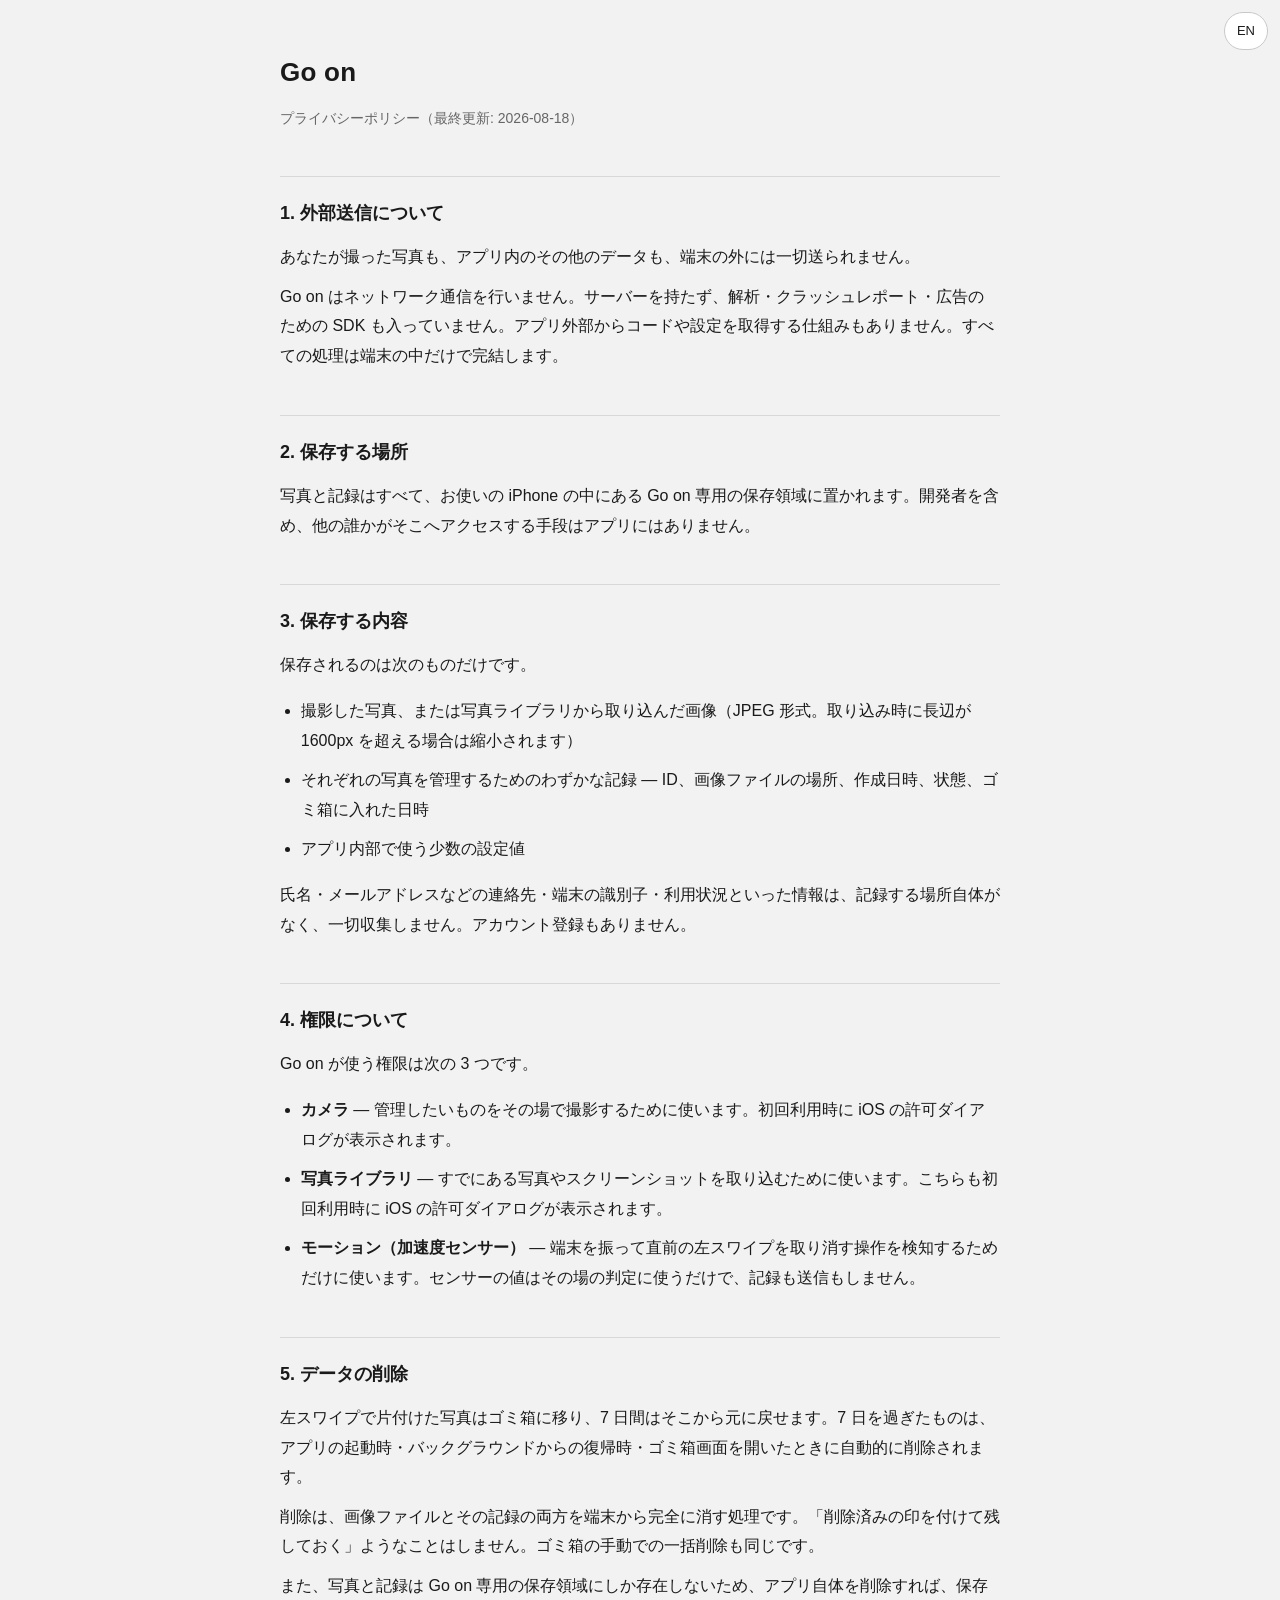
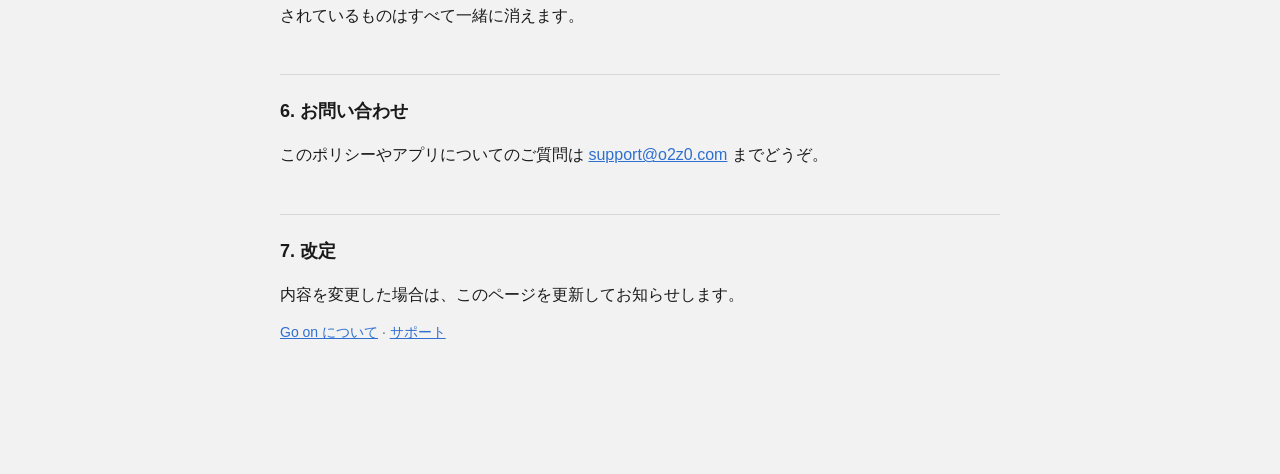
==== privacy/index.html @ ac431bf8 "docs: プライバシーポリシーを追加する(Exif の実測結果は未反映)" ====
<!doctype html>
<html lang="ja">
<head>
<meta charset="utf-8">
<meta name="viewport" content="width=device-width, initial-scale=1">
<title>Go on — Privacy Policy</title>
<link rel="stylesheet" href="/style.css">
</head>
<body>
<input type="checkbox" id="lang">
<label class="lang-toggle" for="lang"><span class="ja">EN</span><span class="en">JA</span></label>
<h1>Go on</h1>

<div class="ja" lang="ja">
<p class="meta">プライバシーポリシー（最終更新: 2026-08-18）</p>

<h2>1. 外部送信について</h2>
<p>あなたが撮った写真も、アプリ内のその他のデータも、端末の外には一切送られません。</p>
<p>Go on はネットワーク通信を行いません。サーバーを持たず、解析・クラッシュレポート・広告のための SDK も入っていません。アプリ外部からコードや設定を取得する仕組みもありません。すべての処理は端末の中だけで完結します。</p>

<h2>2. 保存する場所</h2>
<p>写真と記録はすべて、お使いの iPhone の中にある Go on 専用の保存領域に置かれます。開発者を含め、他の誰かがそこへアクセスする手段はアプリにはありません。</p>

<h2>3. 保存する内容</h2>
<!-- EXIF-MEASUREMENT-PENDING: 実測後にここへ 1 文追記する -->
<p>保存されるのは次のものだけです。</p>
<ul>
<li>撮影した写真、または写真ライブラリから取り込んだ画像（JPEG 形式。取り込み時に長辺が 1600px を超える場合は縮小されます）</li>
<li>それぞれの写真を管理するためのわずかな記録 — ID、画像ファイルの場所、作成日時、状態、ゴミ箱に入れた日時</li>
<li>アプリ内部で使う少数の設定値</li>
</ul>
<p>氏名・メールアドレスなどの連絡先・端末の識別子・利用状況といった情報は、記録する場所自体がなく、一切収集しません。アカウント登録もありません。</p>

<h2>4. 権限について</h2>
<p>Go on が使う権限は次の 3 つです。</p>
<ul>
<li><strong>カメラ</strong> — 管理したいものをその場で撮影するために使います。初回利用時に iOS の許可ダイアログが表示されます。</li>
<li><strong>写真ライブラリ</strong> — すでにある写真やスクリーンショットを取り込むために使います。こちらも初回利用時に iOS の許可ダイアログが表示されます。</li>
<li><strong>モーション（加速度センサー）</strong> — 端末を振って直前の左スワイプを取り消す操作を検知するためだけに使います。センサーの値はその場の判定に使うだけで、記録も送信もしません。</li>
</ul>

<h2>5. データの削除</h2>
<p>左スワイプで片付けた写真はゴミ箱に移り、7 日間はそこから元に戻せます。7 日を過ぎたものは、アプリの起動時・バックグラウンドからの復帰時・ゴミ箱画面を開いたときに自動的に削除されます。</p>
<p>削除は、画像ファイルとその記録の両方を端末から完全に消す処理です。「削除済みの印を付けて残しておく」ようなことはしません。ゴミ箱の手動での一括削除も同じです。</p>
<p>また、写真と記録は Go on 専用の保存領域にしか存在しないため、アプリ自体を削除すれば、保存されているものはすべて一緒に消えます。</p>

<h2>6. お問い合わせ</h2>
<p>このポリシーやアプリについてのご質問は <a href="mailto:support@o2z0.com">support@o2z0.com</a> までどうぞ。</p>

<h2>7. 改定</h2>
<p>内容を変更した場合は、このページを更新してお知らせします。</p>

<p class="meta"><a href="/">Go on について</a> · <a href="/support">サポート</a></p>
</div>

<div class="en" lang="en">
<p class="meta">Privacy Policy (last updated: 2026-08-18)</p>

<h2>1. No data leaves your device</h2>
<p>Your photos — and everything else in the app — never leave your iPhone.</p>
<p>Go on makes no network connections. There is no server, and the app contains no SDKs for measurement, crash reporting, or advertising. It has no mechanism for fetching code or configuration from outside the app. Everything happens entirely on your device.</p>

<h2>2. Where things are stored</h2>
<p>All photos and records live in Go on's own private storage area on your iPhone. The app gives no one — including the developer — any way to access it.</p>

<h2>3. What is stored</h2>
<!-- EXIF-MEASUREMENT-PENDING: 実測後にここへ 1 文追記する -->
<p>The app stores only the following:</p>
<ul>
<li>Photos you take, or images you import from your photo library (saved as JPEG; images longer than 1600px on their longest side are scaled down on import)</li>
<li>A small record for each photo — an ID, the image file's location, when it was created, its status, and when it was moved to the trash</li>
<li>A handful of internal app settings</li>
</ul>
<p>Your name, contact details, device identifiers, and usage data are never collected — the app has nowhere to even store them. There are no accounts to sign up for.</p>

<h2>4. Permissions</h2>
<p>Go on uses three permissions:</p>
<ul>
<li><strong>Camera</strong> — to snap a photo of something you want to keep track of. iOS shows its permission dialog the first time you use it.</li>
<li><strong>Photo library</strong> — to import existing photos and screenshots. iOS also asks for your permission the first time.</li>
<li><strong>Motion (accelerometer)</strong> — used solely to detect when you shake your iPhone to undo your last left swipe. The sensor readings are used for that moment's check only; they are never stored or transmitted.</li>
</ul>

<h2>5. Deleting your data</h2>
<p>When you swipe a photo away, it moves to the trash, where you can restore it for 7 days. After that, it is deleted automatically — this cleanup runs when the app launches, when it returns from the background, and when you open the trash screen.</p>
<p>Deletion removes both the image file and its record from your device completely. Nothing is kept around and merely marked as deleted. Manually emptying the trash works the same way.</p>
<p>And because everything lives only in Go on's private storage area, deleting the app itself removes all of it along with the app.</p>

<h2>6. Contact</h2>
<p>Questions about this policy or the app? Reach out at <a href="mailto:support@o2z0.com">support@o2z0.com</a>.</p>

<h2>7. Changes</h2>
<p>If this policy changes, the updated version will be posted on this page.</p>

<p class="meta"><a href="/">About Go on</a> · <a href="/support">Support</a></p>
</div>

</body>
</html>
---- style.css ----
:root { color-scheme: light dark; }
html { -webkit-text-size-adjust: 100%; }
body {
  margin: 0 auto; padding: 48px 24px 96px; max-width: 720px;
  font-family: -apple-system, BlinkMacSystemFont, "Hiragino Sans", "Yu Gothic", sans-serif;
  font-size: 16px; line-height: 1.85;
  color: #1a1a1a; background: #f2f2f2;
}
h1 { font-size: 26px; margin: 0 0 8px; letter-spacing: .01em; }
h2 { font-size: 18px; margin: 44px 0 12px; padding-top: 20px; border-top: 1px solid #d8d8d8; }
h3 { font-size: 16px; margin: 24px 0 8px; }
p, li { margin: 10px 0; }
ul { padding-left: 1.3em; }
img { max-width: 100%; height: auto; border-radius: 18px; }
a { color: #2f6fd0; }
.meta { color: #666; font-size: 14px; margin-bottom: 32px; }
.card { margin: 32px 0; }

/* 言語切替: JS を使わず :has() で行う。既定は日本語 */
#lang { position: absolute; opacity: 0; pointer-events: none; }
.lang-toggle {
  position: fixed; top: 12px; right: 12px; z-index: 10;
  padding: 6px 12px; border: 1px solid #c8c8c8; border-radius: 999px;
  background: #fff; color: #1a1a1a; font-size: 13px; cursor: pointer;
}
#lang:focus-visible + .lang-toggle { outline: 2px solid #2f6fd0; outline-offset: 2px; }
.en { display: none; }
body:has(#lang:checked) .ja { display: none; }
body:has(#lang:checked) .en { display: block; }

/* トグル内のラベルはブロックだと改行するので inline に固定する。
   既定 (日本語表示) では「EN」だけ、切替後は「JA」だけを出す */
.lang-toggle .ja { display: inline; }
.lang-toggle .en { display: none; }
body:has(#lang:checked) .lang-toggle .ja { display: none; }
body:has(#lang:checked) .lang-toggle .en { display: inline; }

@media (prefers-color-scheme: dark) {
  body { color: #e6e6e6; background: #1f1f1f; }
  h2 { border-top-color: #333; }
  a { color: #6096e6; }
  .meta { color: #999; }
  .lang-toggle { background: #2a2a2a; color: #e6e6e6; border-color: #444; }
  #lang:focus-visible + .lang-toggle { outline-color: #6096e6; }
}
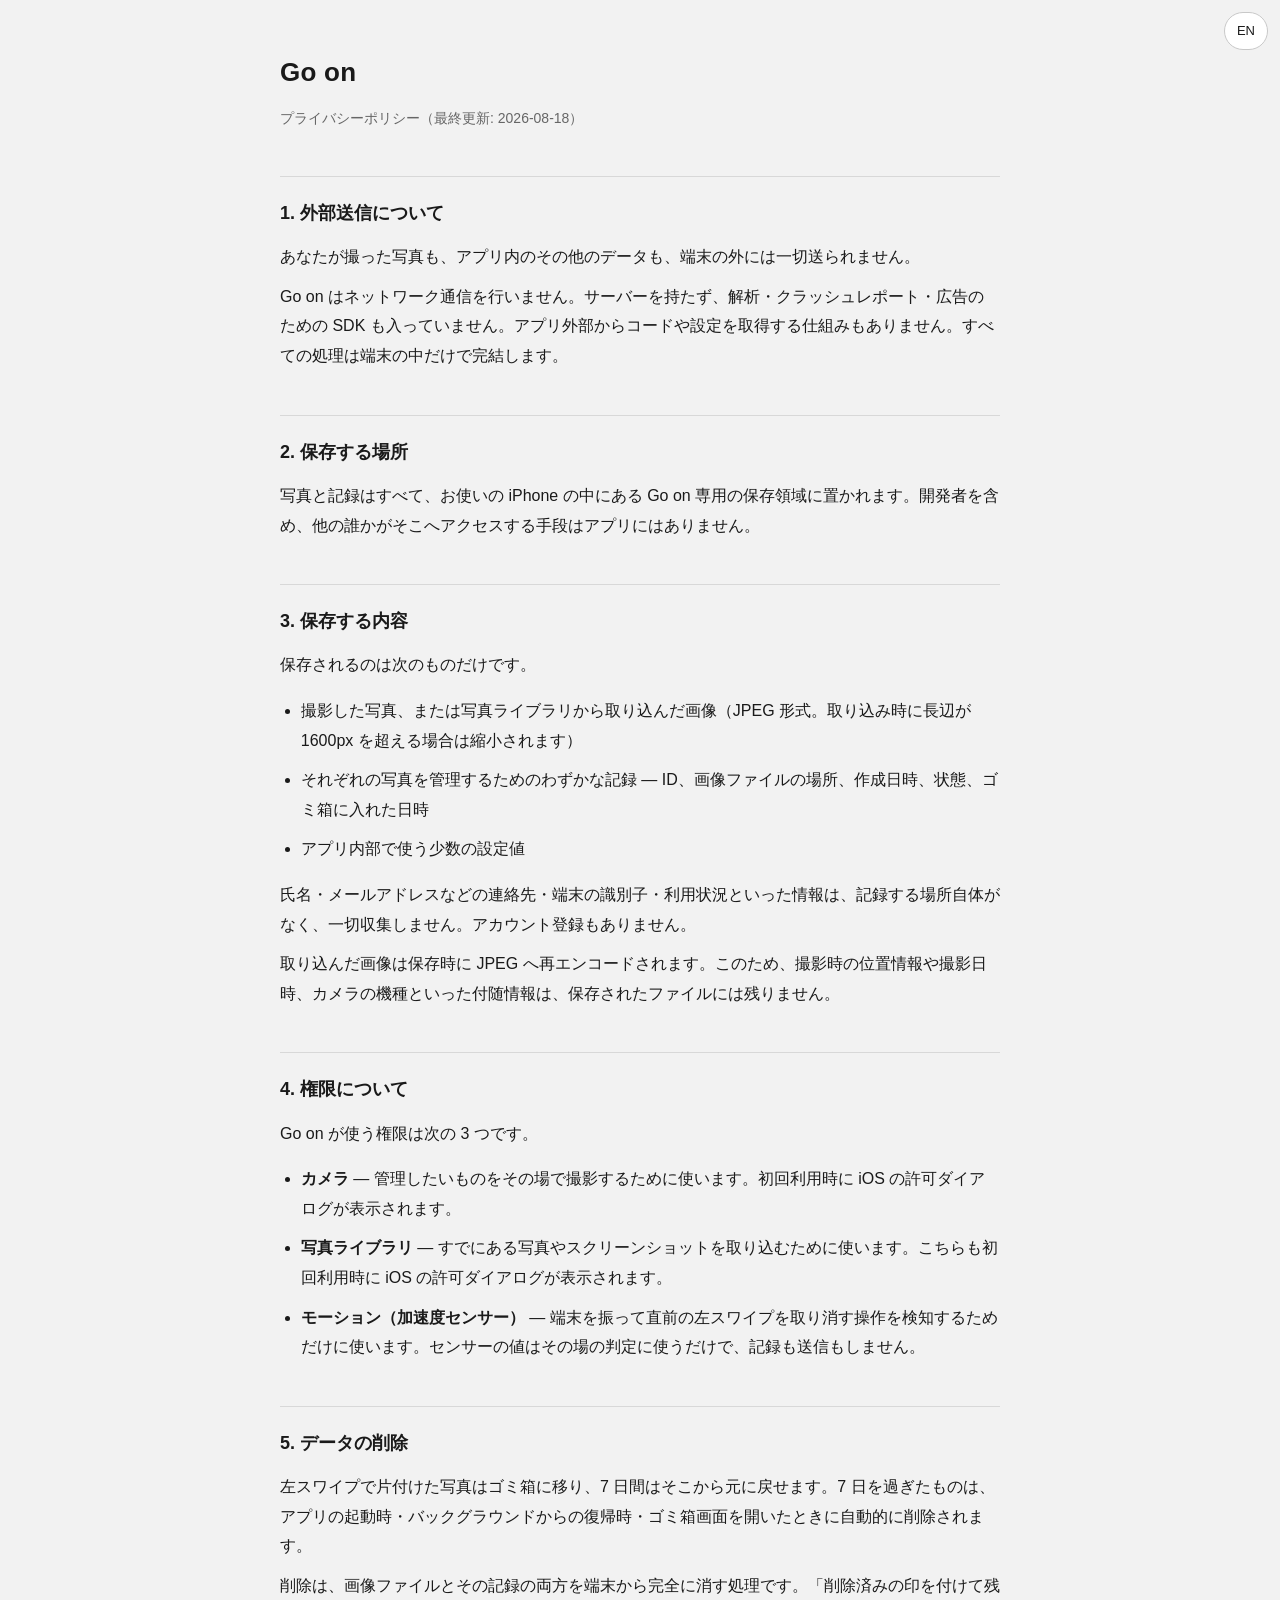
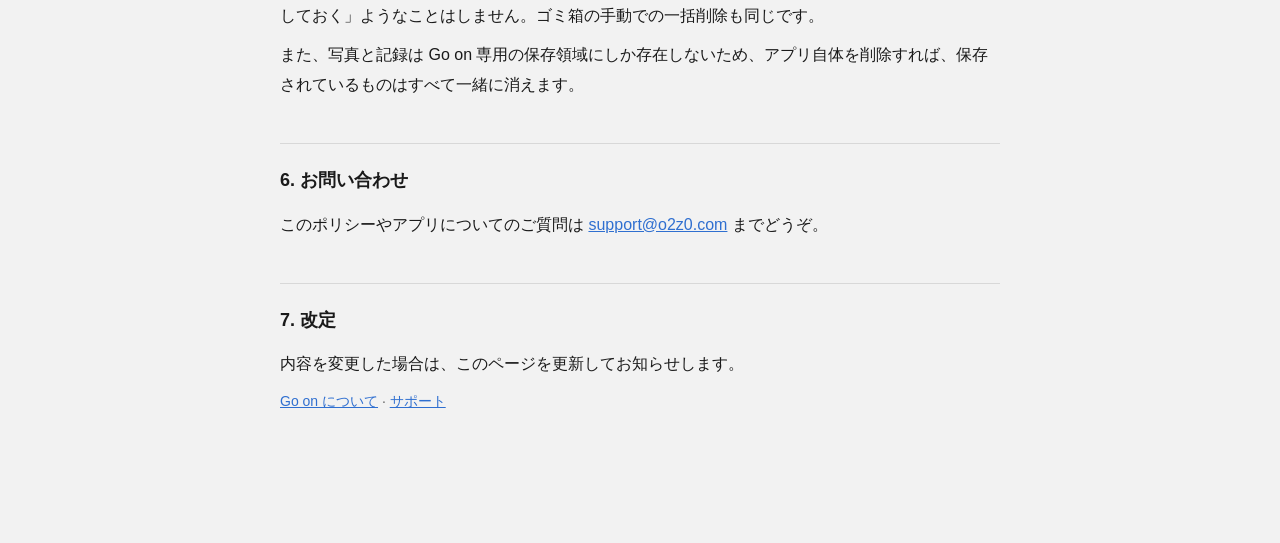
==== commit 844e2593: "docs: Exif の実測結果をプライバシーポリシー §3 に反映する" ====
--- a/privacy/index.html
+++ b/privacy/index.html
@@ -22,7 +22,6 @@
 <p>写真と記録はすべて、お使いの iPhone の中にある Go on 専用の保存領域に置かれます。開発者を含め、他の誰かがそこへアクセスする手段はアプリにはありません。</p>
 
 <h2>3. 保存する内容</h2>
-<!-- EXIF-MEASUREMENT-PENDING: 実測後にここへ 1 文追記する -->
 <p>保存されるのは次のものだけです。</p>
 <ul>
 <li>撮影した写真、または写真ライブラリから取り込んだ画像（JPEG 形式。取り込み時に長辺が 1600px を超える場合は縮小されます）</li>
@@ -30,6 +29,7 @@
 <li>アプリ内部で使う少数の設定値</li>
 </ul>
 <p>氏名・メールアドレスなどの連絡先・端末の識別子・利用状況といった情報は、記録する場所自体がなく、一切収集しません。アカウント登録もありません。</p>
+<p>取り込んだ画像は保存時に JPEG へ再エンコードされます。このため、撮影時の位置情報や撮影日時、カメラの機種といった付随情報は、保存されたファイルには残りません。</p>
 
 <h2>4. 権限について</h2>
 <p>Go on が使う権限は次の 3 つです。</p>
@@ -64,7 +64,6 @@
 <p>All photos and records live in Go on's own private storage area on your iPhone. The app gives no one — including the developer — any way to access it.</p>
 
 <h2>3. What is stored</h2>
-<!-- EXIF-MEASUREMENT-PENDING: 実測後にここへ 1 文追記する -->
 <p>The app stores only the following:</p>
 <ul>
 <li>Photos you take, or images you import from your photo library (saved as JPEG; images longer than 1600px on their longest side are scaled down on import)</li>
@@ -72,6 +71,7 @@
 <li>A handful of internal app settings</li>
 </ul>
 <p>Your name, contact details, device identifiers, and usage data are never collected — the app has nowhere to even store them. There are no accounts to sign up for.</p>
+<p>Images are re-encoded as JPEG when they are saved. As a result, metadata such as capture location, capture time, and camera model is not retained in the stored file.</p>
 
 <h2>4. Permissions</h2>
 <p>Go on uses three permissions:</p>
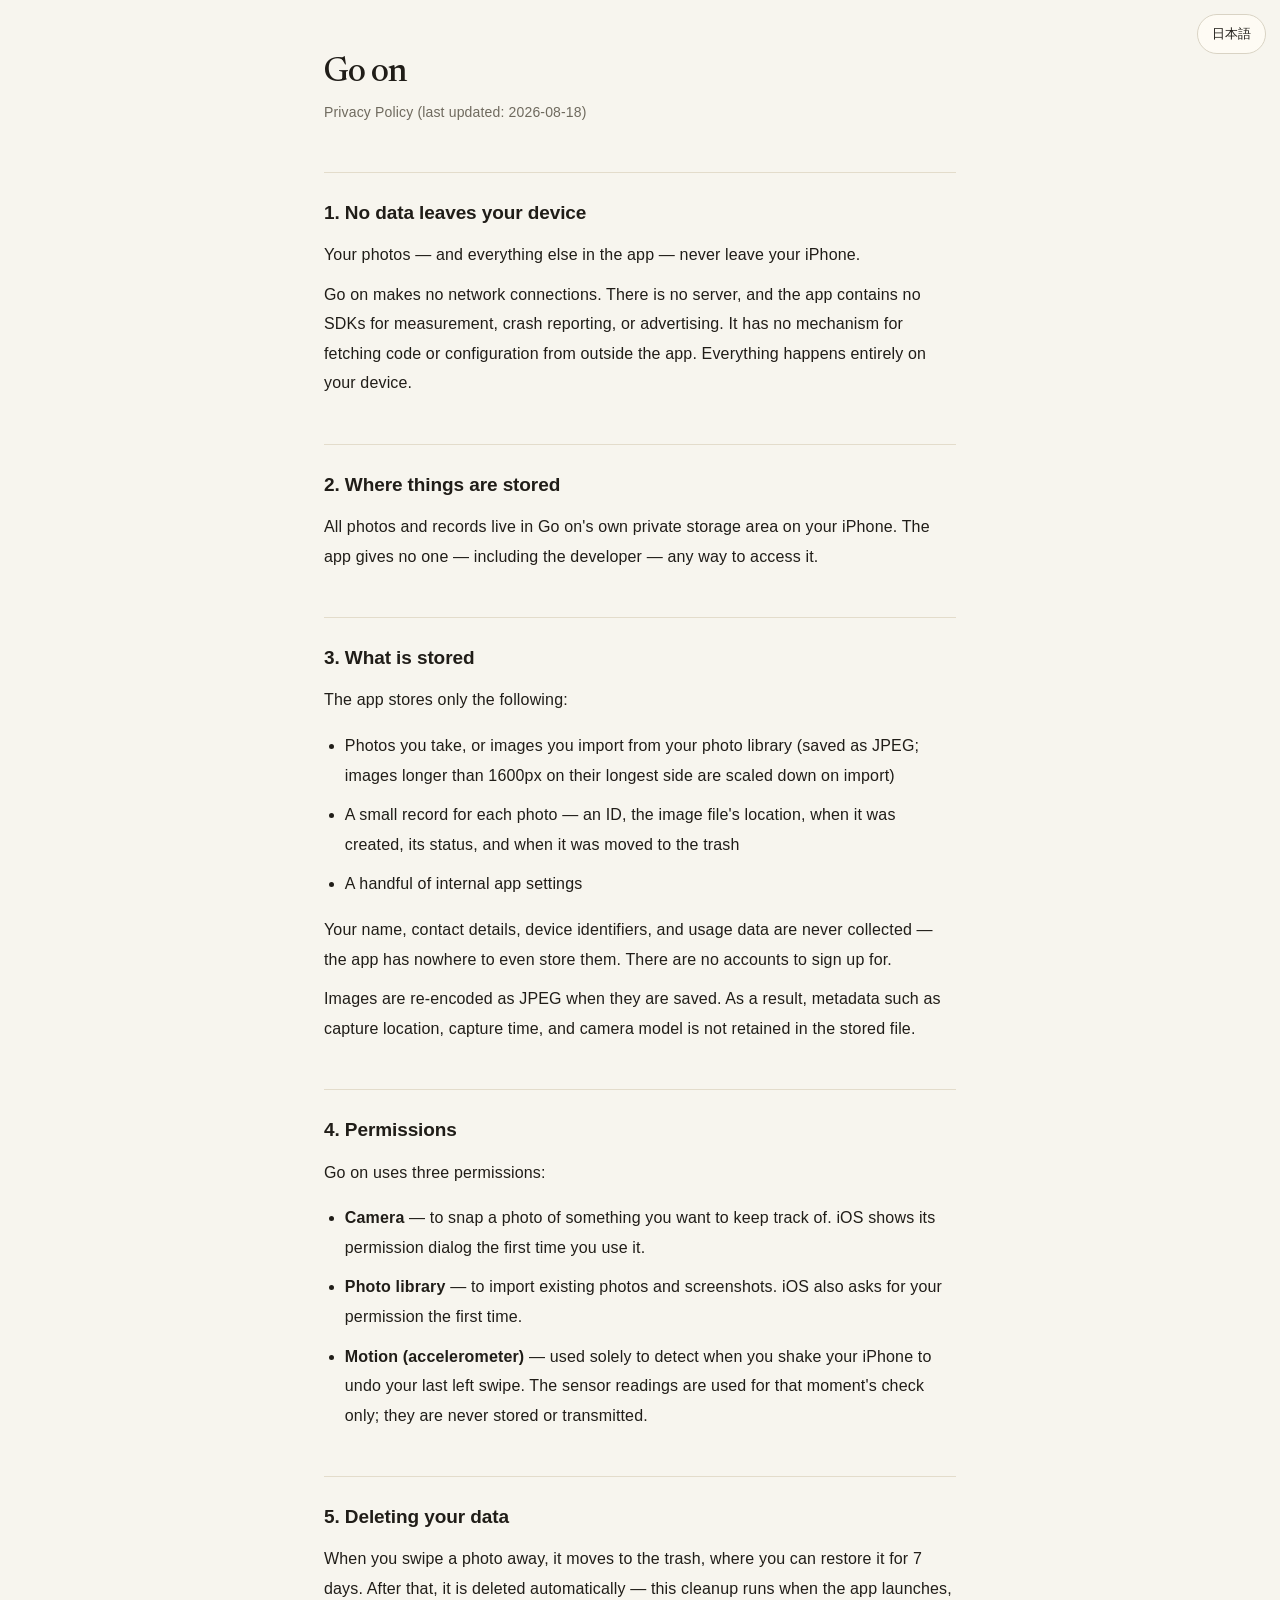
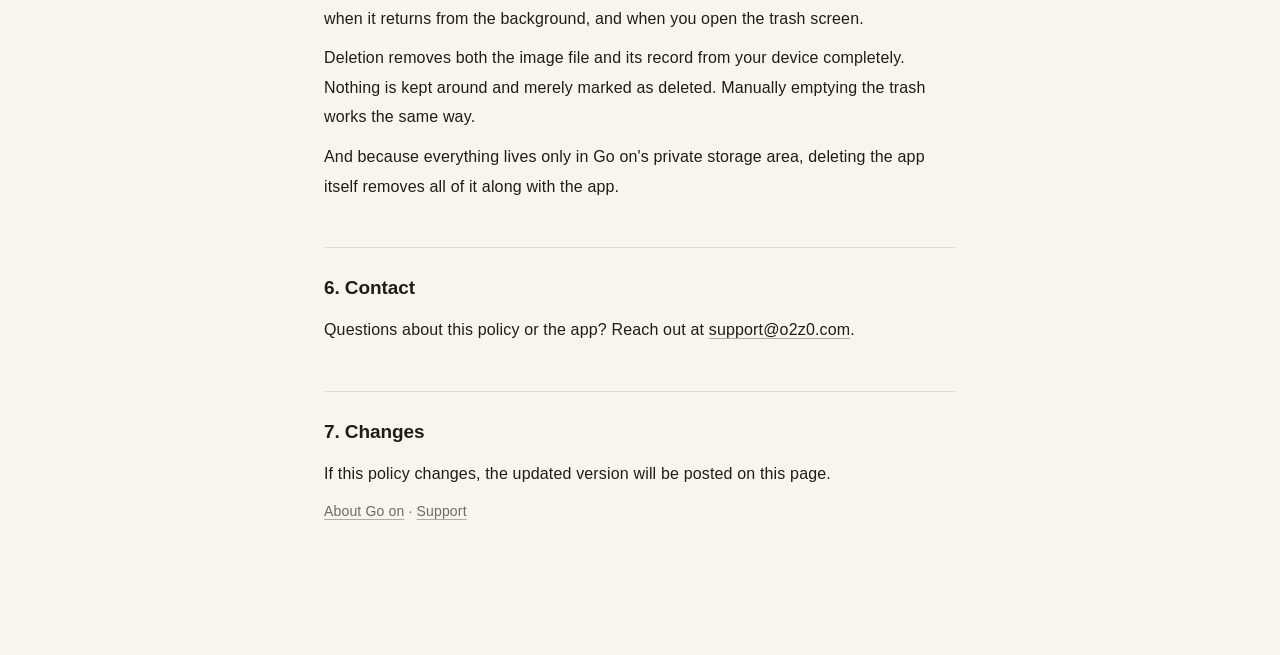
==== commit 58601d3e: "feat: LP をハイファイ v2 に差し替え、3 ページの地を Paper & Ink に揃える ハイファイのプロトタイプ (goon-lp-proto/hifi.html) を本番に組み込む。 " ====
--- a/privacy/index.html
+++ b/privacy/index.html
@@ -1,14 +1,17 @@
 <!doctype html>
-<html lang="ja">
+<html lang="en">
 <head>
 <meta charset="utf-8">
 <meta name="viewport" content="width=device-width, initial-scale=1">
 <title>Go on — Privacy Policy</title>
+<link rel="icon" href="/favicon.ico" sizes="16x16 32x32 48x48">
+<link rel="apple-touch-icon" href="/assets/favicon-180.png">
+<meta name="robots" content="index, follow">
 <link rel="stylesheet" href="/style.css">
 </head>
-<body>
-<input type="checkbox" id="lang">
-<label class="lang-toggle" for="lang"><span class="ja">EN</span><span class="en">JA</span></label>
+<body class="doc">
+<input type="checkbox" id="lang" role="switch" aria-label="日本語で表示 / Show in English">
+<label class="lang-toggle" for="lang" aria-hidden="true"><span class="en" lang="en">日本語</span><span class="ja" lang="ja">EN</span></label>
 <h1>Go on</h1>
 
 <div class="ja" lang="ja">
@@ -50,7 +53,7 @@
 <h2>7. 改定</h2>
 <p>内容を変更した場合は、このページを更新してお知らせします。</p>
 
-<p class="meta"><a href="/">Go on について</a> · <a href="/support">サポート</a></p>
+<p class="meta"><a href="/">Go on について</a> · <a href="/support/">サポート</a></p>
 </div>
 
 <div class="en" lang="en">
@@ -92,7 +95,7 @@
 <h2>7. Changes</h2>
 <p>If this policy changes, the updated version will be posted on this page.</p>
 
-<p class="meta"><a href="/">About Go on</a> · <a href="/support">Support</a></p>
+<p class="meta"><a href="/">About Go on</a> · <a href="/support/">Support</a></p>
 </div>
 
 </body>
--- a/style.css
+++ b/style.css
@@ -1,45 +1,123 @@
-:root { color-scheme: light dark; }
-html { -webkit-text-size-adjust: 100%; }
+/* ============================================================
+   Go on — 全ページ共通の地
+   トーン A: Paper & Ink（生成り / 墨 / セージ / クリーム）
+
+   ここには「3 ページで共有するもの」だけを置く。
+   LP 固有の演出 CSS は index.html の <style> にある。
+   ドキュメント 2 ページ（/privacy/ /support/）は <body class="doc"> で
+   読み物向けの寸法に切り替える。
+   ============================================================ */
+
+/* --- self-hosted Newsreader ---------------------------------
+   Google Fonts の latin スライスを軸ごと絞ったサブセット。
+   roman = wght 400..500 可変 / opsz 36 固定、italic = wght 400 固定 / opsz 36 固定。
+   LP のセリフ実寸が 26–52px なので opsz は 36 に寄せて可変軸を落としてある
+   （278KB → 33KB）。unicode-range で JA 表示のときは取りに行かせない。
+   ライセンス: SIL Open Font License 1.1（同梱・再配布可）
+   ------------------------------------------------------------ */
+@font-face {
+  font-family: "Newsreader";
+  src: url("/fonts/newsreader-latin.woff2") format("woff2");
+  font-weight: 400 500;
+  font-style: normal;
+  font-display: swap;
+  unicode-range: U+0020-007E, U+00A0, U+00B7, U+2013-2014, U+2018-2019, U+201C-201D, U+2026;
+}
+@font-face {
+  font-family: "Newsreader";
+  src: url("/fonts/newsreader-latin-italic.woff2") format("woff2");
+  font-weight: 400;
+  font-style: italic;
+  font-display: swap;
+  unicode-range: U+0020-007E, U+00A0, U+00B7, U+2013-2014, U+2018-2019, U+201C-201D, U+2026;
+}
+
+:root {
+  --paper: #f7f5ee;
+  --ink: #201d18;
+  --muted: #6f6a5e;
+  --sage: #a8b299;
+  --cream: #f1ead9;
+  --rule: #e3dccb;
+  --brand-icon: clamp(96px, 15vw, 132px);   /* mark: big */
+  --brand-text: clamp(36px, 6vw, 52px);     /* "Go on": smaller than the mark */
+  color-scheme: light;
+}
+
+* { box-sizing: border-box; }
+html { overflow-x: clip; }  /* never let the layout viewport inflate (keeps position:fixed honest on 320px) */
 body {
-  margin: 0 auto; padding: 48px 24px 96px; max-width: 720px;
+  margin: 0; background: var(--paper); color: var(--ink);
   font-family: -apple-system, BlinkMacSystemFont, "Hiragino Sans", "Yu Gothic", sans-serif;
-  font-size: 16px; line-height: 1.85;
-  color: #1a1a1a; background: #f2f2f2;
+  font-size: 17px; line-height: 1.85; letter-spacing: .01em;
+  -webkit-text-size-adjust: 100%;
 }
-h1 { font-size: 26px; margin: 0 0 8px; letter-spacing: .01em; }
-h2 { font-size: 18px; margin: 44px 0 12px; padding-top: 20px; border-top: 1px solid #d8d8d8; }
-h3 { font-size: 16px; margin: 24px 0 8px; }
-p, li { margin: 10px 0; }
-ul { padding-left: 1.3em; }
-img { max-width: 100%; height: auto; border-radius: 18px; }
-a { color: #2f6fd0; }
-.meta { color: #666; font-size: 14px; margin-bottom: 32px; }
-.card { margin: 32px 0; }
+main { max-width: 640px; margin: 0 auto; padding: 0 24px; }
+.serif {
+  font-family: "Newsreader", "Hiragino Mincho ProN", "Yu Mincho", serif;
+  font-size-adjust: from-font;
+  font-weight: 500; letter-spacing: 0;
+}
+h2 { font-size: 26px; margin: 0 0 14px; font-weight: 650; letter-spacing: -.01em; }
+p { margin: 10px 0; }
+.dim { color: var(--muted); }
+img { max-width: 100%; height: auto; }
 
-/* 言語切替: JS を使わず :has() で行う。既定は日本語 */
+/* --- language toggle (CSS only, EN default) ---
+   3 ページとも EN 既定。App Store の審査は英語で読まれるため、
+   フッタから /privacy/ に飛んだときに言語が入れ替わらないよう全ページで揃える。 */
 #lang { position: absolute; opacity: 0; pointer-events: none; }
 .lang-toggle {
-  position: fixed; top: 12px; right: 12px; z-index: 10;
-  padding: 6px 12px; border: 1px solid #c8c8c8; border-radius: 999px;
-  background: #fff; color: #1a1a1a; font-size: 13px; cursor: pointer;
+  position: fixed; top: 14px; right: 14px; z-index: 10;
+  padding: 7px 14px; border: 1px solid #d9d3c4; border-radius: 999px;
+  background: rgba(255, 253, 246, .8); backdrop-filter: blur(10px);
+  color: var(--ink); font-size: 13px; cursor: pointer; user-select: none;
 }
-#lang:focus-visible + .lang-toggle { outline: 2px solid #2f6fd0; outline-offset: 2px; }
-.en { display: none; }
-body:has(#lang:checked) .ja { display: none; }
-body:has(#lang:checked) .en { display: block; }
+#lang:focus-visible + .lang-toggle { outline: 2px solid var(--ink); outline-offset: 2px; }
+.ja { display: none; }
+body:has(#lang:checked) .en { display: none; }
+body:has(#lang:checked) .ja { display: block; }
+span.ja, .lang-toggle .ja { display: none; }
+body:has(#lang:checked) span.ja { display: inline; }
+body:has(#lang:checked) span.en { display: none; }
+.lang-toggle .en { display: inline; }
+body:has(#lang:checked) .lang-toggle .en { display: none; }
+body:has(#lang:checked) .lang-toggle .ja { display: inline; }
 
-/* トグル内のラベルはブロックだと改行するので inline に固定する。
-   既定 (日本語表示) では「EN」だけ、切替後は「JA」だけを出す */
-.lang-toggle .ja { display: inline; }
-.lang-toggle .en { display: none; }
-body:has(#lang:checked) .lang-toggle .ja { display: none; }
-body:has(#lang:checked) .lang-toggle .en { display: inline; }
+/* --- CTA --- */
+.cta {
+  display: inline-block; background: var(--ink); color: var(--cream);
+  border-radius: 14px; padding: 15px 28px; font-size: 15px; font-weight: 600;
+  text-decoration: none; letter-spacing: .01em;
+  transition: transform .2s ease;
+}
+.cta:hover { transform: translateY(-2px); }
 
-@media (prefers-color-scheme: dark) {
-  body { color: #e6e6e6; background: #1f1f1f; }
-  h2 { border-top-color: #333; }
-  a { color: #6096e6; }
-  .meta { color: #999; }
-  .lang-toggle { background: #2a2a2a; color: #e6e6e6; border-color: #444; }
-  #lang:focus-visible + .lang-toggle { outline-color: #6096e6; }
+footer { padding: 28px; text-align: center; font-size: 13px; color: var(--muted); }
+footer a { color: var(--muted); }
+
+/* ============================================================
+   ドキュメント 2 ページ（/privacy/ /support/）
+   本文は法務文言なので一字も変えない。寸法・色・書体だけ地に合わせる。
+   ============================================================ */
+.doc {
+  margin: 0 auto; padding: 56px 24px 96px; max-width: 680px;
+  font-size: 16px;
 }
+.doc h1 {
+  font-family: "Newsreader", "Hiragino Mincho ProN", "Yu Mincho", serif;
+  font-size-adjust: from-font;
+  font-size: 34px; font-weight: 500; letter-spacing: -.035em;
+  margin: 0 0 4px; line-height: 1;
+}
+.doc h2 {
+  font-size: 19px; font-weight: 650; letter-spacing: -.005em;
+  margin: 46px 0 10px; padding-top: 22px; border-top: 1px solid var(--rule);
+}
+.doc h3 { font-size: 16px; font-weight: 650; margin: 26px 0 6px; }
+.doc p, .doc li { margin: 10px 0; }
+.doc ul { padding-left: 1.3em; }
+.doc a { color: var(--ink); text-decoration-color: var(--sage); text-underline-offset: 3px; }
+.doc a:hover { text-decoration-color: var(--ink); }
+.doc .meta { color: var(--muted); font-size: 14px; margin-bottom: 34px; }
+.doc .meta a { color: var(--muted); }
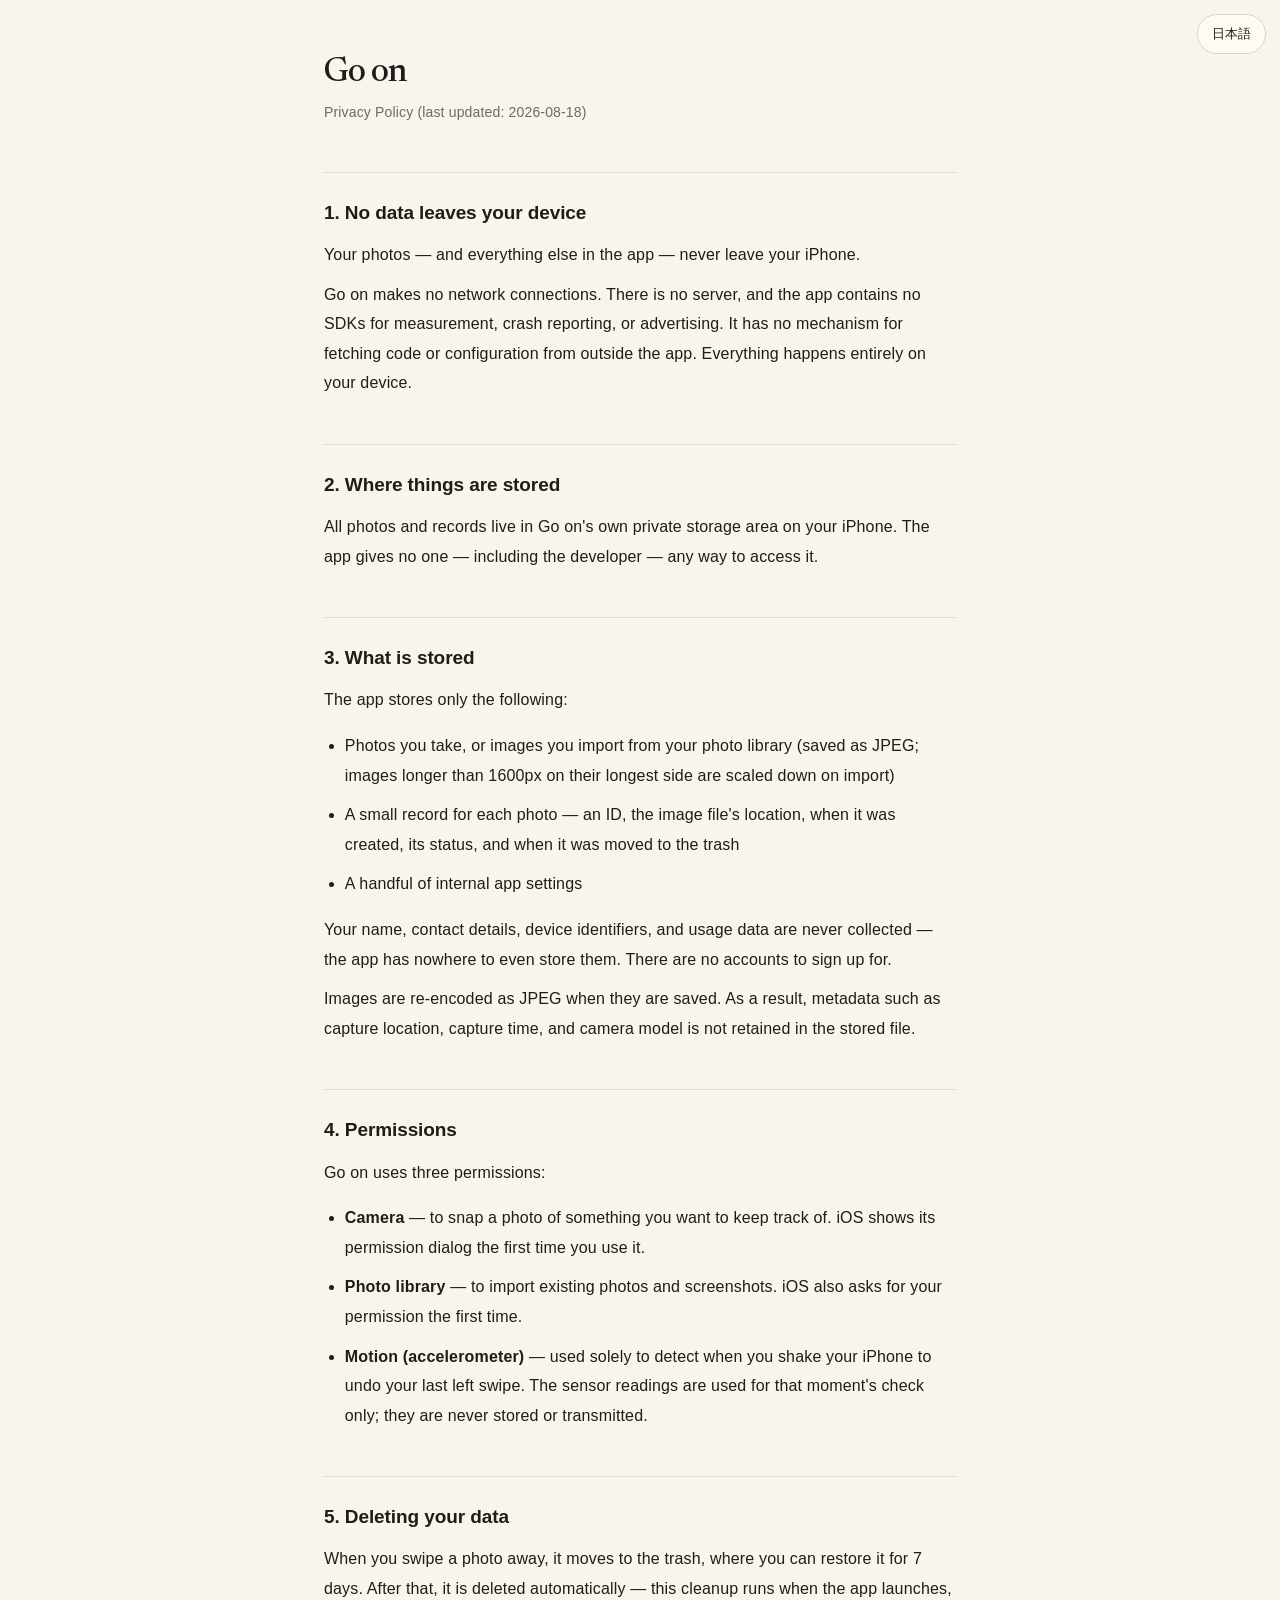
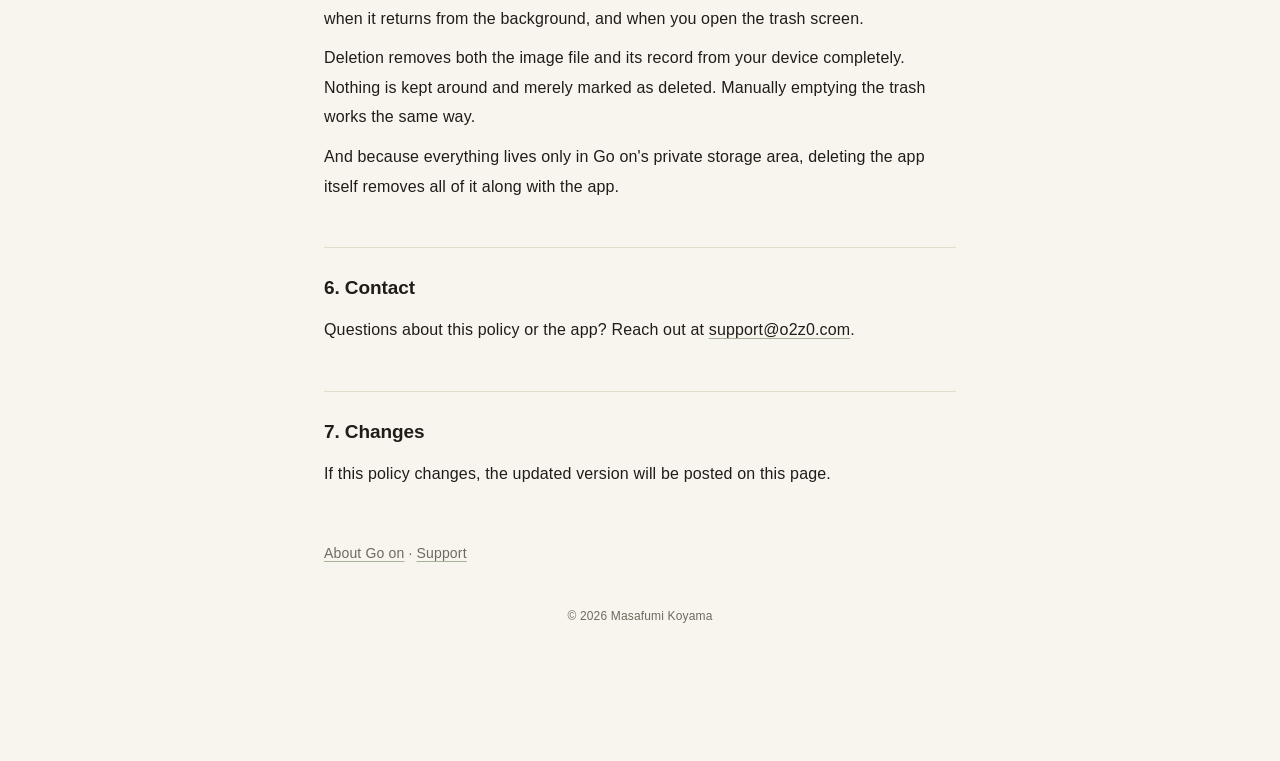
==== commit 23a68f6f: "fix: モバイルで Swipe シーンが切れる問題を直し、著作権表示と導線を足す 1) ピン留めシーンの縦の見切れ（実バグ）  .sticky は align-items:center + over" ====
--- a/privacy/index.html
+++ b/privacy/index.html
@@ -12,7 +12,7 @@
 <body class="doc">
 <input type="checkbox" id="lang" role="switch" aria-label="日本語で表示 / Show in English">
 <label class="lang-toggle" for="lang" aria-hidden="true"><span class="en" lang="en">日本語</span><span class="ja" lang="ja">EN</span></label>
-<h1>Go on</h1>
+<h1><a href="/">Go on</a></h1>
 
 <div class="ja" lang="ja">
 <p class="meta">プライバシーポリシー（最終更新: 2026-08-18）</p>
@@ -98,5 +98,7 @@
 <p class="meta"><a href="/">About Go on</a> · <a href="/support/">Support</a></p>
 </div>
 
+<footer><p class="copyright">© 2026 Masafumi Koyama</p></footer>
+
 </body>
 </html>
--- a/style.css
+++ b/style.css
@@ -95,6 +95,9 @@
 
 footer { padding: 28px; text-align: center; font-size: 13px; color: var(--muted); }
 footer a { color: var(--muted); }
+/* 著作権表示は権利者の名前を書く欄なので、屋号ではなく本名。
+   ASC の「著作権」も 1.0.1 から同じ表記に揃える。 */
+.copyright { margin: 12px 0 0; font-size: 12px; color: var(--muted); }
 
 /* ============================================================
    ドキュメント 2 ページ（/privacy/ /support/）
@@ -110,6 +113,9 @@
   font-size: 34px; font-weight: 500; letter-spacing: -.035em;
   margin: 0 0 4px; line-height: 1;
 }
+/* 見出しの "Go on" は LP へ戻る導線。下線は出さず、地の文のリンクと区別する。 */
+.doc h1 a { color: inherit; text-decoration: none; }
+.doc h1 a:hover { text-decoration: underline; text-decoration-color: var(--sage); text-underline-offset: 6px; }
 .doc h2 {
   font-size: 19px; font-weight: 650; letter-spacing: -.005em;
   margin: 46px 0 10px; padding-top: 22px; border-top: 1px solid var(--rule);
@@ -121,3 +127,6 @@
 .doc a:hover { text-decoration-color: var(--ink); }
 .doc .meta { color: var(--muted); font-size: 14px; margin-bottom: 34px; }
 .doc .meta a { color: var(--muted); }
+/* 末尾の meta（ページ間リンク）だけは本文から離す。冒頭の meta は h1 の
+   サブタイトルなので近いままでよい。 */
+.doc .meta:last-child { margin-top: 52px; margin-bottom: 0; }
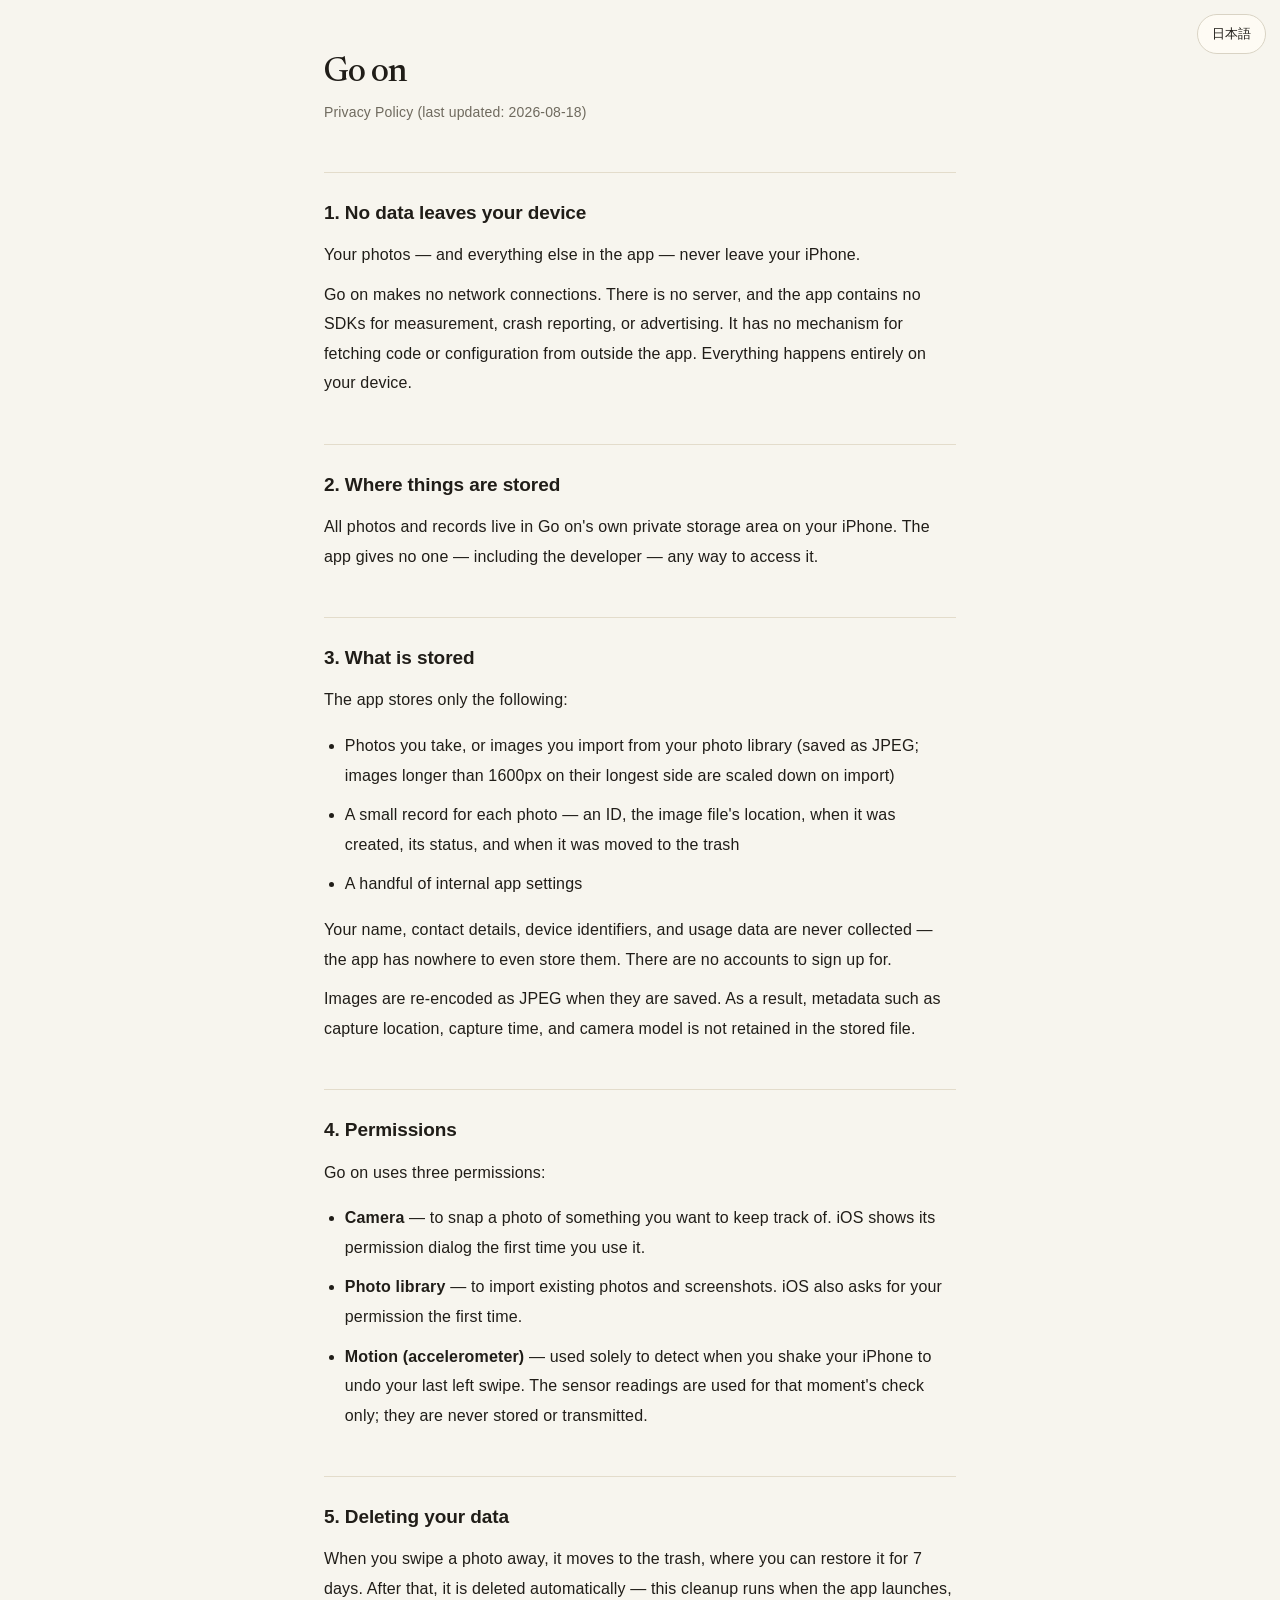
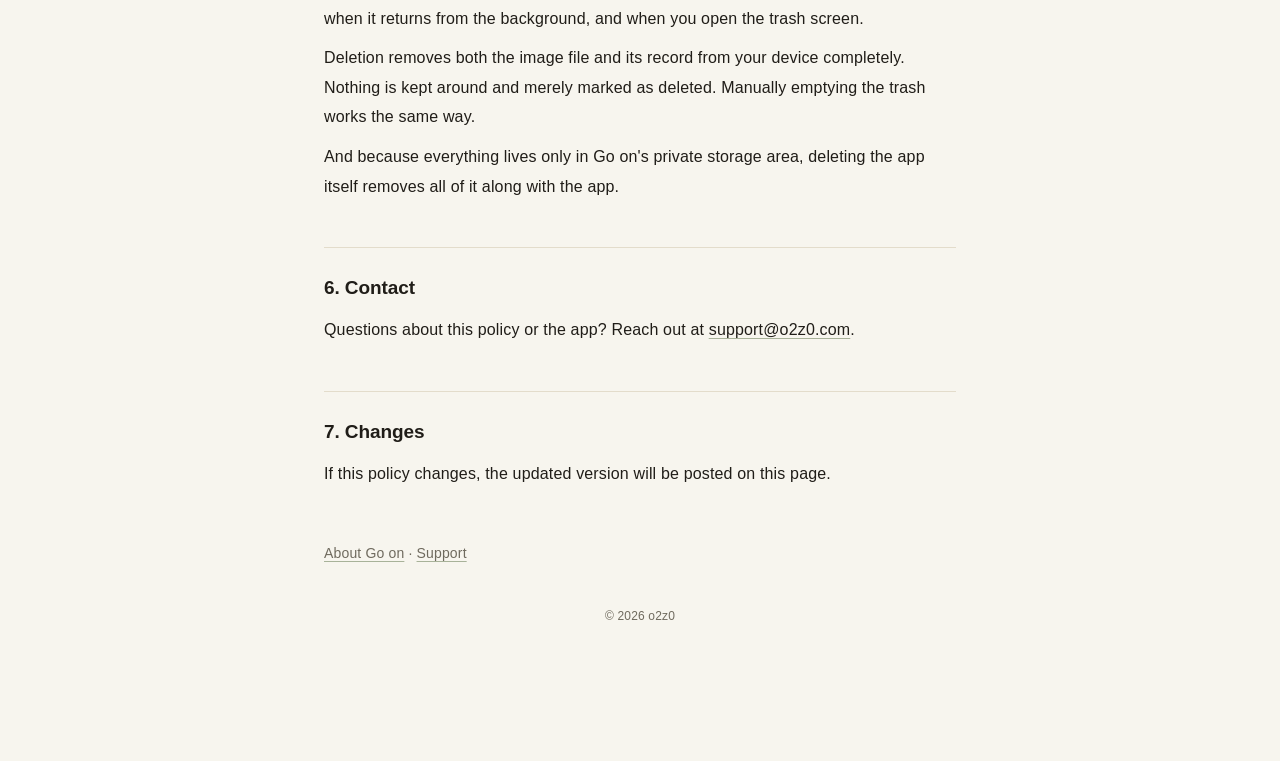
==== commit 4762d2d2: "fix: フッターの著作権表記を o2z0 に揃える ClipDex で本名 → 2026 o2z0 に変更したのに合わせ、サイトのフッター 3 ページ (index / privacy / supp" ====
--- a/privacy/index.html
+++ b/privacy/index.html
@@ -98,7 +98,7 @@
 <p class="meta"><a href="/">About Go on</a> · <a href="/support/">Support</a></p>
 </div>
 
-<footer><p class="copyright">© 2026 Masafumi Koyama</p></footer>
+<footer><p class="copyright">© 2026 o2z0</p></footer>
 
 </body>
 </html>
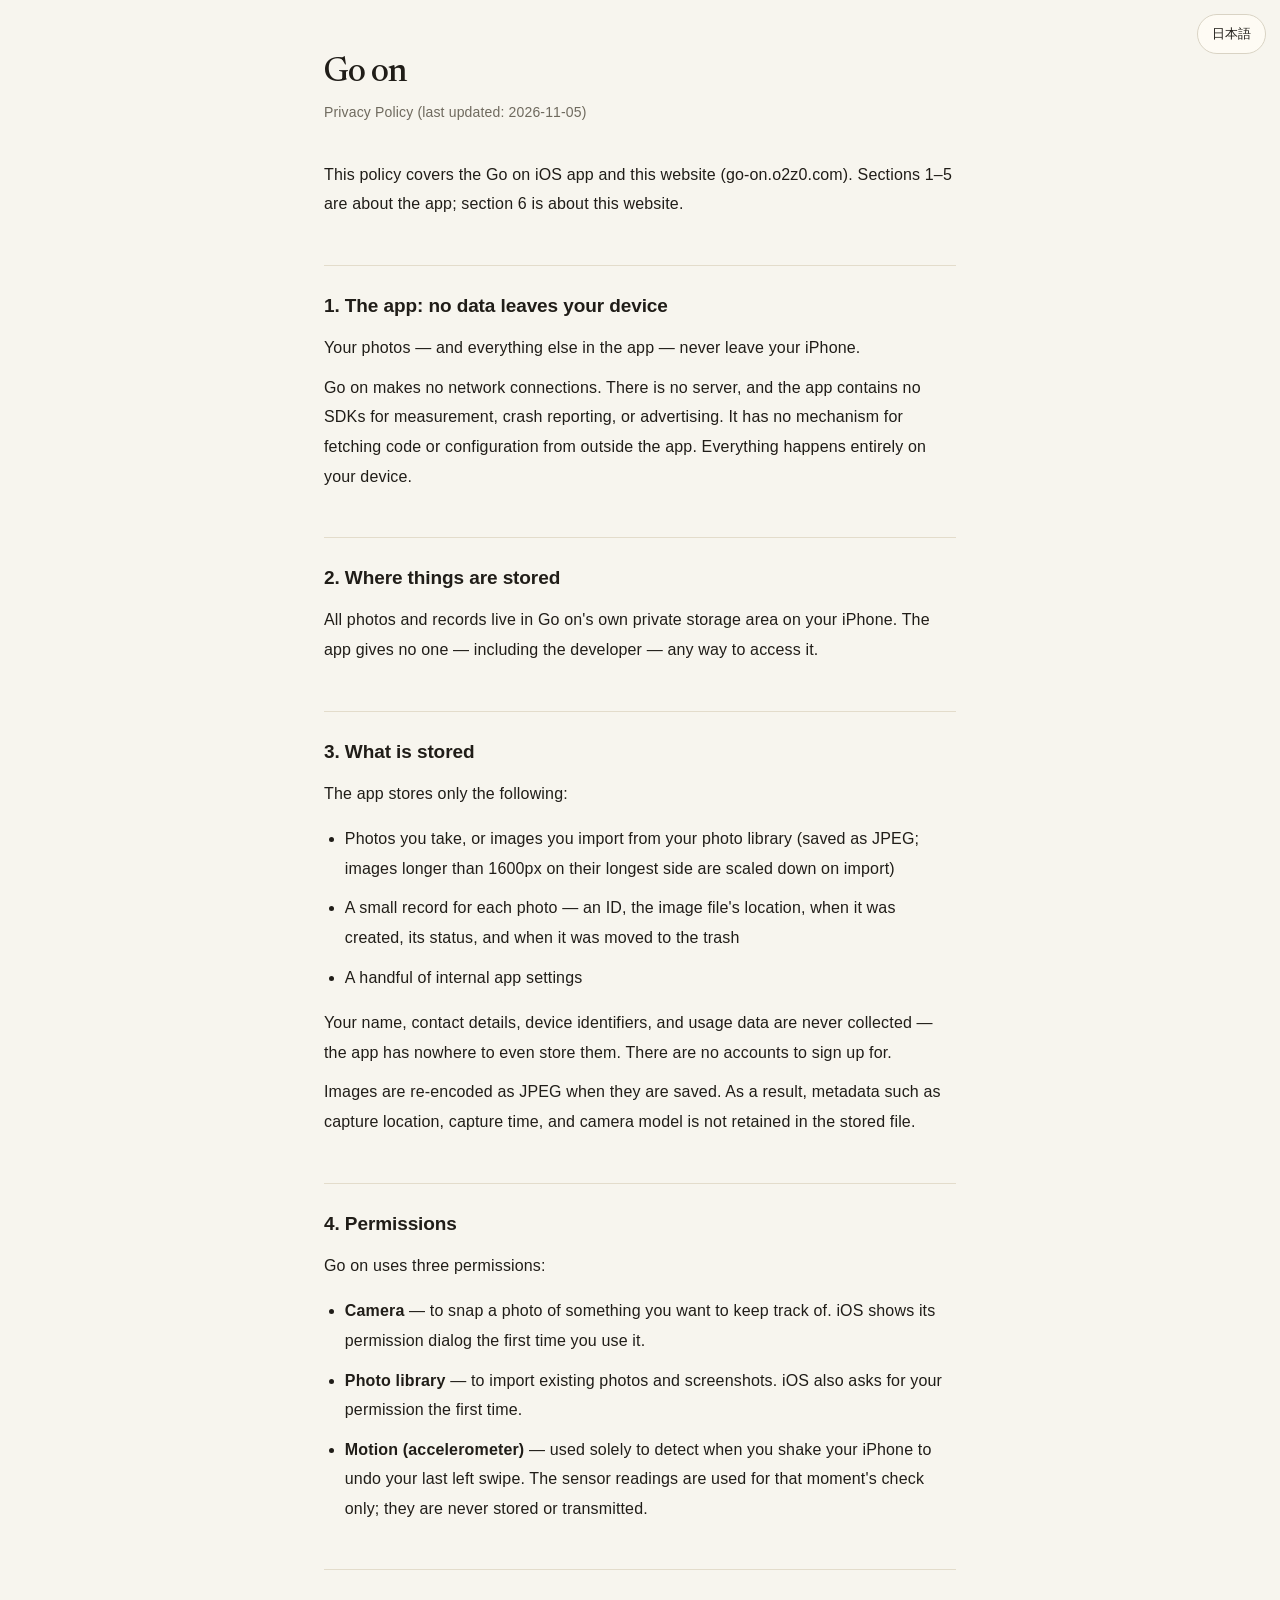
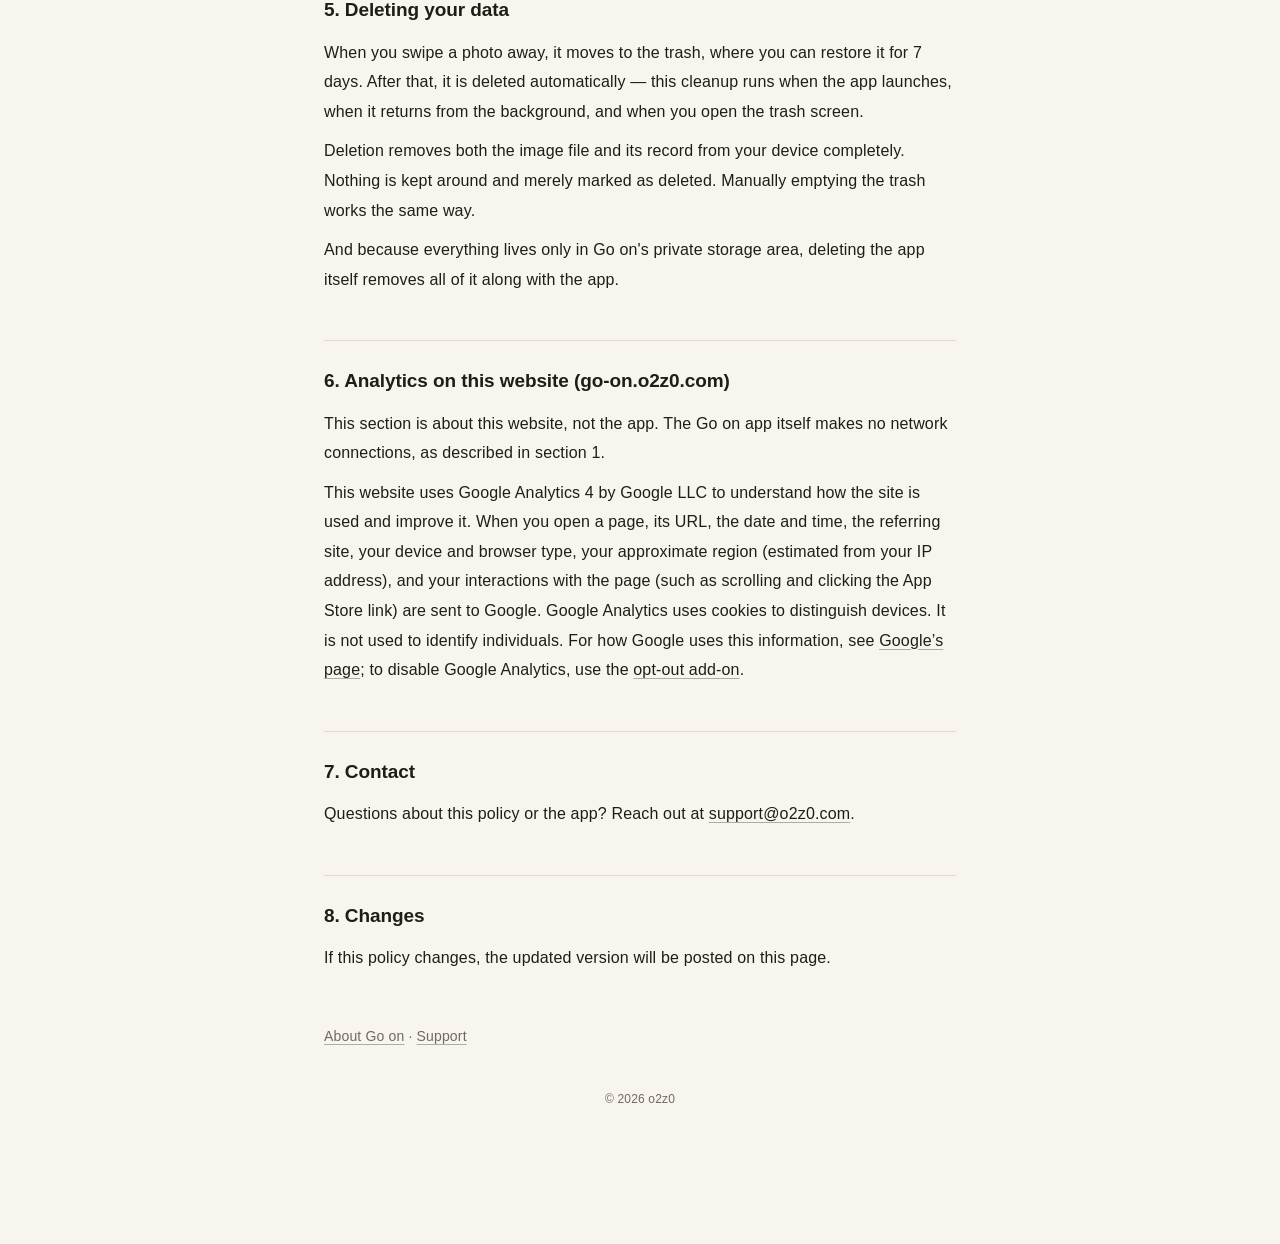
==== commit 6022f39e: "計測: GA4 を入れる（Go on LP、G-71RZL2MG8W） - js/ga.js: o2z0/public/js/ga.js（2026-11-05、52f28f3）を無改変でコピー - 3" ====
--- a/privacy/index.html
+++ b/privacy/index.html
@@ -8,6 +8,9 @@
 <link rel="apple-touch-icon" href="/assets/favicon-180.png">
 <meta name="robots" content="index, follow">
 <link rel="stylesheet" href="/style.css">
+<!-- アクセス解析（GA4）。go-on.o2z0.com 以外では js/ga.js が送信しない -->
+<script async src="https://www.googletagmanager.com/gtag/js?id=G-71RZL2MG8W"></script>
+<script defer src="/js/ga.js" data-ga-id="G-71RZL2MG8W" data-ga-host="go-on.o2z0.com"></script>
 </head>
 <body class="doc">
 <input type="checkbox" id="lang" role="switch" aria-label="日本語で表示 / Show in English">
@@ -15,9 +18,10 @@
 <h1><a href="/">Go on</a></h1>
 
 <div class="ja" lang="ja">
-<p class="meta">プライバシーポリシー（最終更新: 2026-08-18）</p>
+<p class="meta">プライバシーポリシー（最終更新: 2026-11-05）</p>
+<p>このポリシーは、iOS アプリ Go on と、このサイト（go-on.o2z0.com）について説明します。1〜5 はアプリ、6 はこのサイトについての記述です。</p>
 
-<h2>1. 外部送信について</h2>
+<h2>1. アプリの外部送信について</h2>
 <p>あなたが撮った写真も、アプリ内のその他のデータも、端末の外には一切送られません。</p>
 <p>Go on はネットワーク通信を行いません。サーバーを持たず、解析・クラッシュレポート・広告のための SDK も入っていません。アプリ外部からコードや設定を取得する仕組みもありません。すべての処理は端末の中だけで完結します。</p>
 
@@ -47,19 +51,24 @@
 <p>削除は、画像ファイルとその記録の両方を端末から完全に消す処理です。「削除済みの印を付けて残しておく」ようなことはしません。ゴミ箱の手動での一括削除も同じです。</p>
 <p>また、写真と記録は Go on 専用の保存領域にしか存在しないため、アプリ自体を削除すれば、保存されているものはすべて一緒に消えます。</p>
 
-<h2>6. お問い合わせ</h2>
+<h2>6. このサイト（go-on.o2z0.com）のアクセス解析</h2>
+<p>ここからはアプリではなく、このウェブサイトについての記述です。アプリの Go on は、1 のとおりネットワーク通信を行いません。</p>
+<p>このサイトは、利用状況を把握してサイトを改善するために、Google LLC の Google Analytics 4 を使用しています。ページを開くと、閲覧したページの URL、日時、参照元、端末やブラウザの種類、おおまかな地域（IP アドレスから推定）、ページ上の操作（スクロールや App Store へのリンクのクリックなど）が Google に送信されます。Google Analytics は Cookie で端末を区別します。個人を特定する目的では使いません。Google による情報の利用は<a href="https://business.safety.google/intl/ja/tba-jp/">Google のページ</a>、無効化は<a href="https://tools.google.com/dlpage/gaoptout?hl=ja">オプトアウト アドオン</a>をご覧ください。</p>
+
+<h2>7. お問い合わせ</h2>
 <p>このポリシーやアプリについてのご質問は <a href="mailto:support@o2z0.com">support@o2z0.com</a> までどうぞ。</p>
 
-<h2>7. 改定</h2>
+<h2>8. 改定</h2>
 <p>内容を変更した場合は、このページを更新してお知らせします。</p>
 
 <p class="meta"><a href="/">Go on について</a> · <a href="/support/">サポート</a></p>
 </div>
 
 <div class="en" lang="en">
-<p class="meta">Privacy Policy (last updated: 2026-08-18)</p>
+<p class="meta">Privacy Policy (last updated: 2026-11-05)</p>
+<p>This policy covers the Go on iOS app and this website (go-on.o2z0.com). Sections 1–5 are about the app; section 6 is about this website.</p>
 
-<h2>1. No data leaves your device</h2>
+<h2>1. The app: no data leaves your device</h2>
 <p>Your photos — and everything else in the app — never leave your iPhone.</p>
 <p>Go on makes no network connections. There is no server, and the app contains no SDKs for measurement, crash reporting, or advertising. It has no mechanism for fetching code or configuration from outside the app. Everything happens entirely on your device.</p>
 
@@ -89,10 +98,14 @@
 <p>Deletion removes both the image file and its record from your device completely. Nothing is kept around and merely marked as deleted. Manually emptying the trash works the same way.</p>
 <p>And because everything lives only in Go on's private storage area, deleting the app itself removes all of it along with the app.</p>
 
-<h2>6. Contact</h2>
+<h2>6. Analytics on this website (go-on.o2z0.com)</h2>
+<p>This section is about this website, not the app. The Go on app itself makes no network connections, as described in section 1.</p>
+<p>This website uses Google Analytics 4 by Google LLC to understand how the site is used and improve it. When you open a page, its URL, the date and time, the referring site, your device and browser type, your approximate region (estimated from your IP address), and your interactions with the page (such as scrolling and clicking the App Store link) are sent to Google. Google Analytics uses cookies to distinguish devices. It is not used to identify individuals. For how Google uses this information, see <a href="https://policies.google.com/technologies/partner-sites">Google’s page</a>; to disable Google Analytics, use the <a href="https://tools.google.com/dlpage/gaoptout">opt-out add-on</a>.</p>
+
+<h2>7. Contact</h2>
 <p>Questions about this policy or the app? Reach out at <a href="mailto:support@o2z0.com">support@o2z0.com</a>.</p>
 
-<h2>7. Changes</h2>
+<h2>8. Changes</h2>
 <p>If this policy changes, the updated version will be posted on this page.</p>
 
 <p class="meta"><a href="/">About Go on</a> · <a href="/support/">Support</a></p>
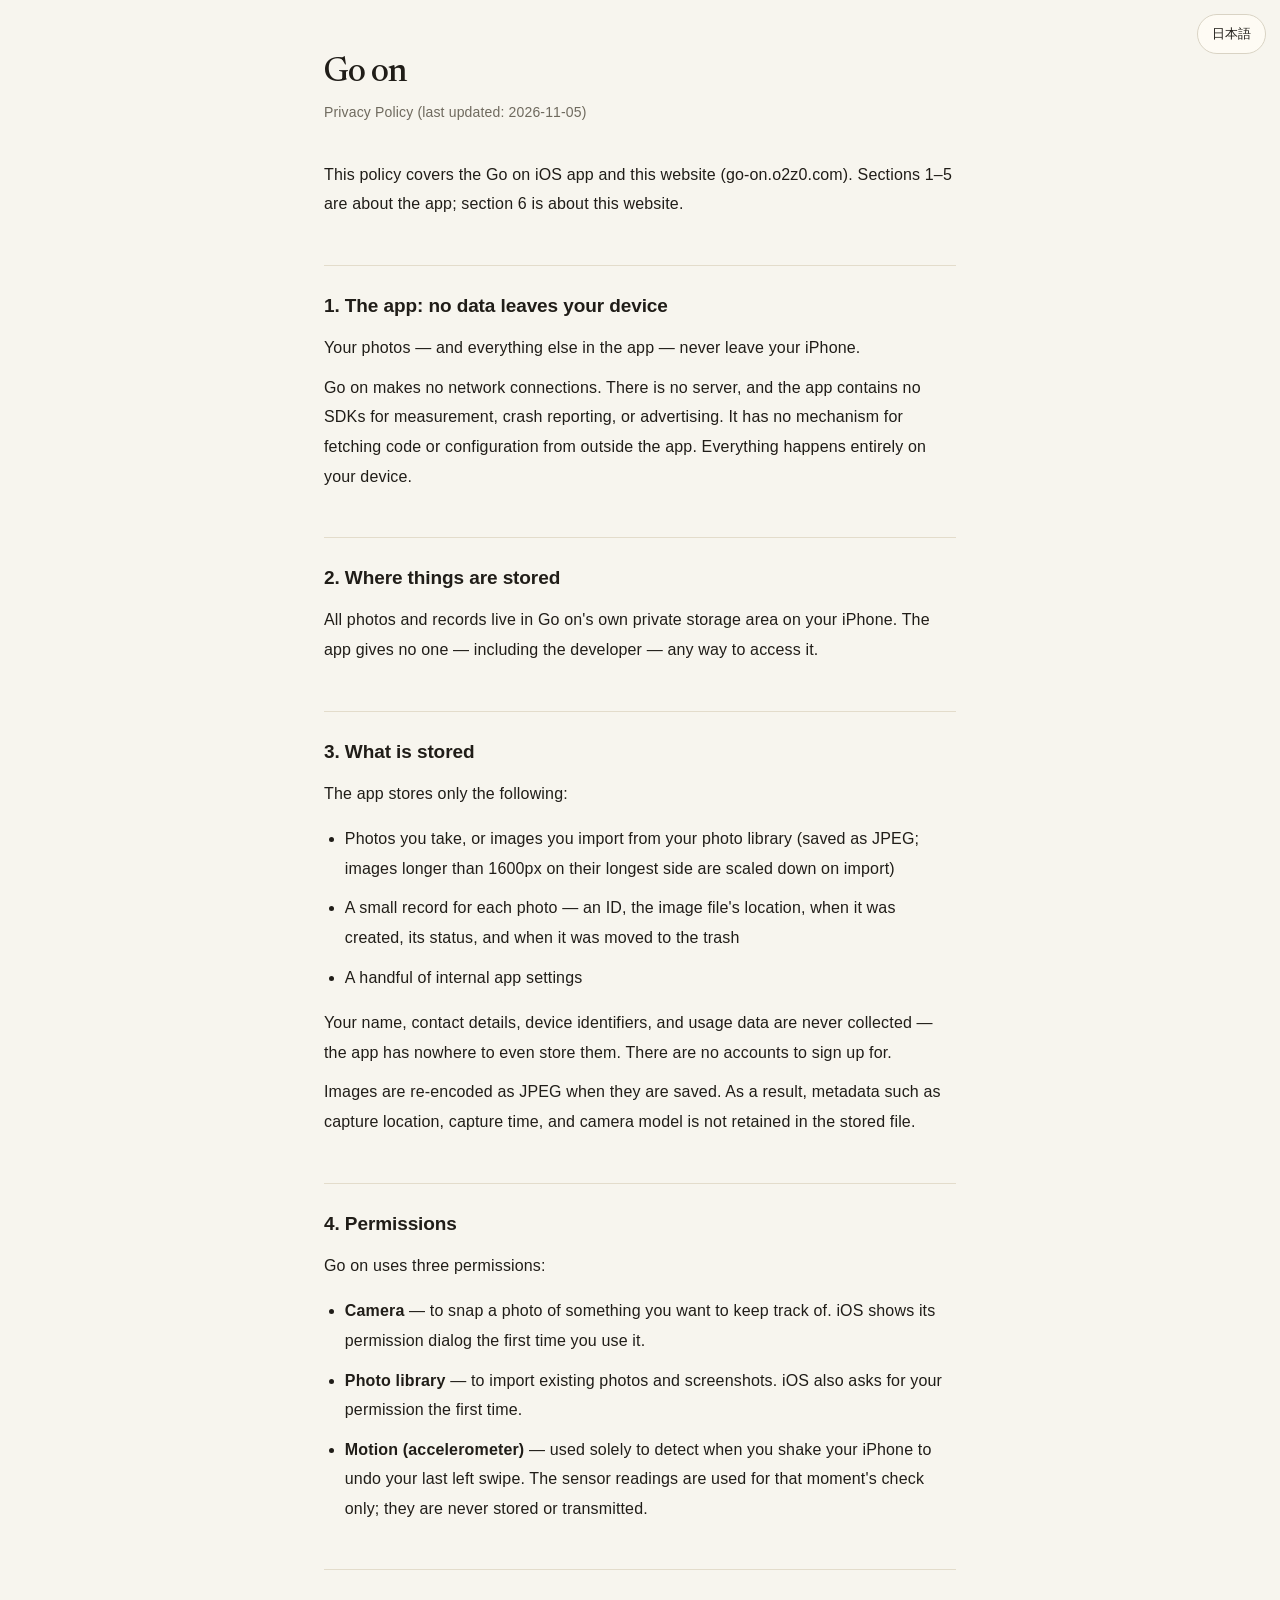
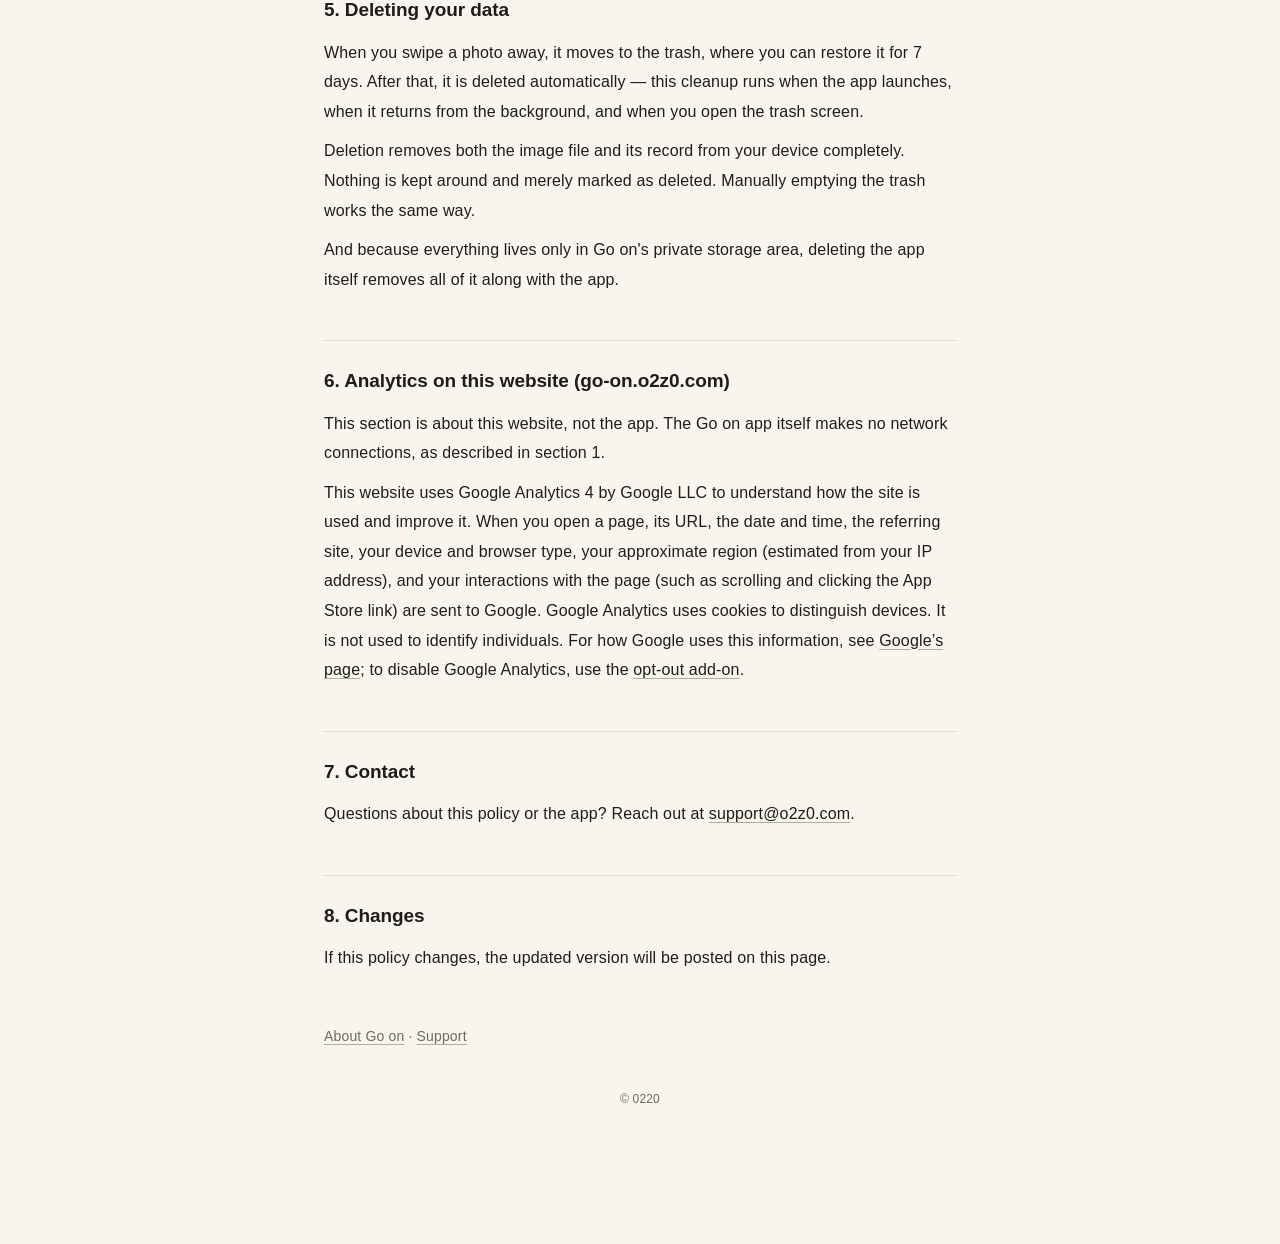
==== commit 975afdc0: "fix: 著作権表記を © 0220 に統一（o2z0 はドメインだけ。_knowledge/brand-notation-0220.md） Co-Authored-By: Claude Opus 5" ====
--- a/privacy/index.html
+++ b/privacy/index.html
@@ -111,7 +111,7 @@
 <p class="meta"><a href="/">About Go on</a> · <a href="/support/">Support</a></p>
 </div>
 
-<footer><p class="copyright">© 2026 o2z0</p></footer>
+<footer><p class="copyright">© 0220</p></footer>
 
 </body>
 </html>
